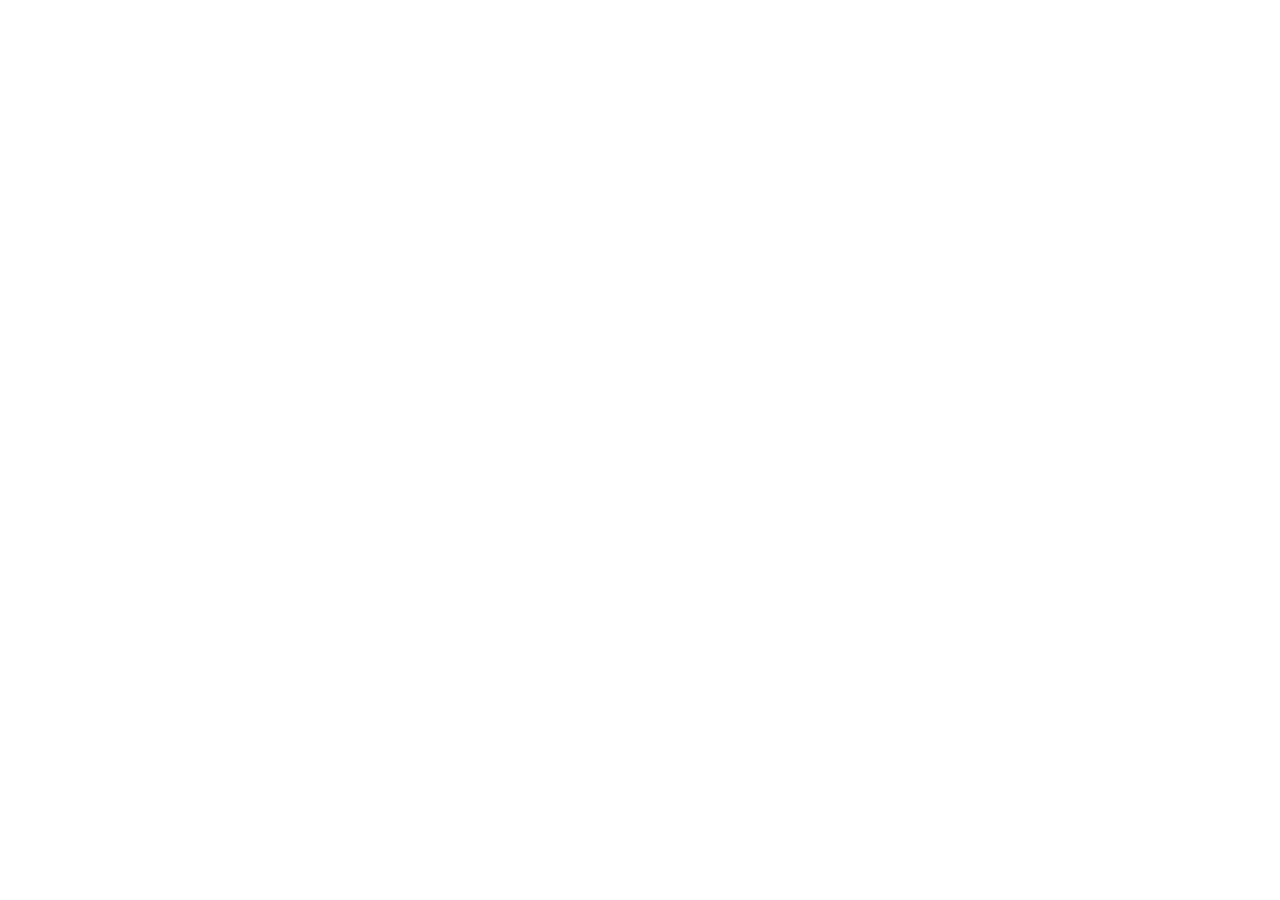
==== index.html @ 2fc52dab "Add files via upload" ====
<!DOCTYPE html>
<html lang="en">
<head>
  <meta charset="utf-8">
  <meta name="viewport" content="width=device-width, initial-scale=1">
  <title>CareBridge - Healthcare Support for Better Diagnosis</title>
  <link rel="icon" href="data:image/svg+xml,%3Csvg xmlns='http://www.w3.org/2000/svg' viewBox='0 0 32 32'%3E%3Crect width='32' height='32' rx='8' fill='%230e7c86'/%3E%3Cpath d='M16 8v16M8 16h16' stroke='white' stroke-width='4' stroke-linecap='round'/%3E%3C/svg%3E">
  <link rel="stylesheet" href="/style.css">
</head>
<body>
  <div id="app"></div>
  <div id="modal-root"></div>
  <div id="toasts"></div>
  <script src="/app.js"></script>
</body>
</html>
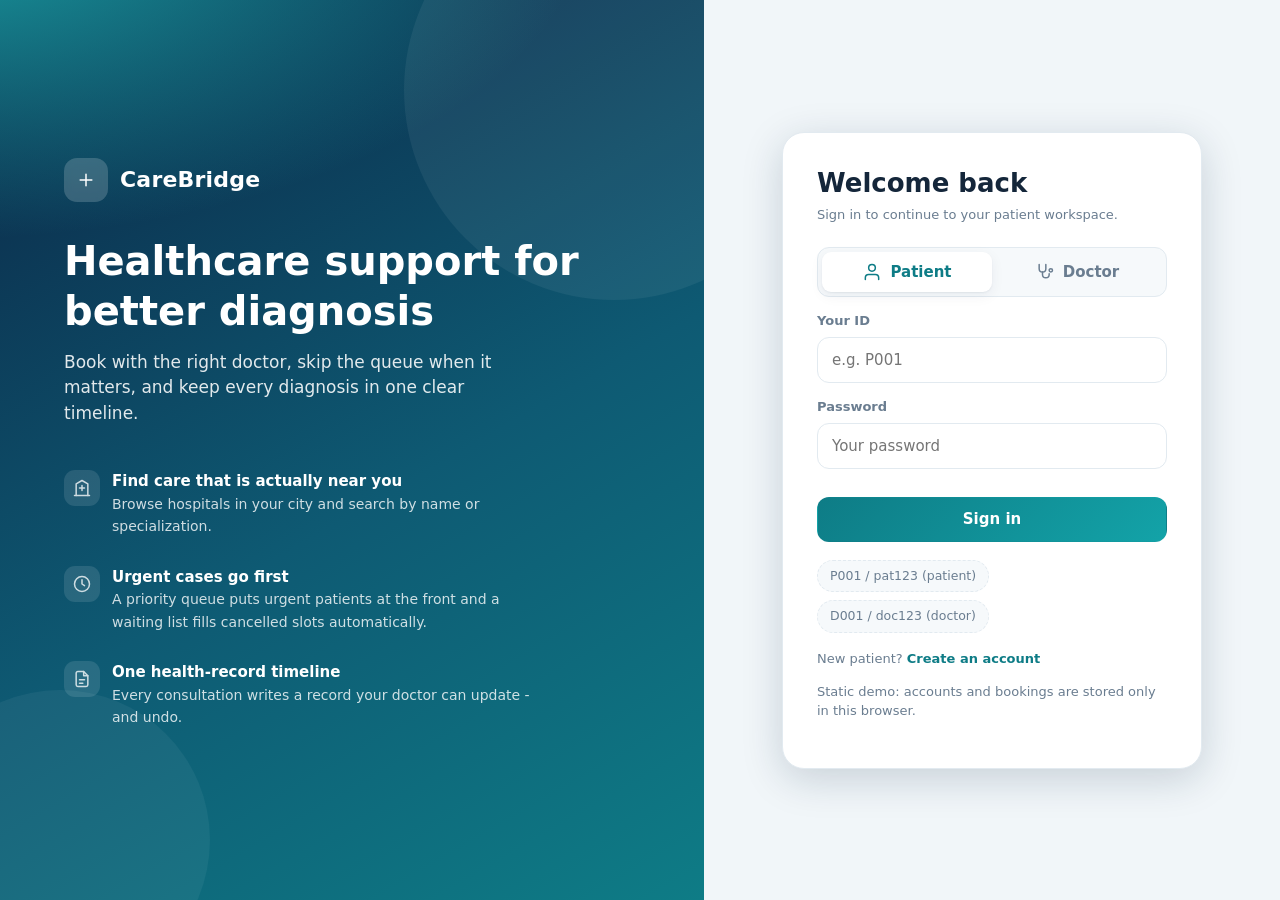
==== commit 6d87e910: "Fix GitHub Pages: serve the app at the repository root, not the README Pages publishes the repositor" ====
--- a/index.html
+++ b/index.html
@@ -1,16 +1,35 @@
 <!DOCTYPE html>
-<html lang="en">
+<html lang="en" data-theme="light">
 <head>
   <meta charset="utf-8">
   <meta name="viewport" content="width=device-width, initial-scale=1">
+  <meta name="description" content="CareBridge - healthcare support for better diagnosis. Book appointments, manage queues and keep a health-record timeline.">
+  <meta name="theme-color" content="#0b2545">
   <title>CareBridge - Healthcare Support for Better Diagnosis</title>
   <link rel="icon" href="data:image/svg+xml,%3Csvg xmlns='http://www.w3.org/2000/svg' viewBox='0 0 32 32'%3E%3Crect width='32' height='32' rx='8' fill='%230e7c86'/%3E%3Cpath d='M16 8v16M8 16h16' stroke='white' stroke-width='4' stroke-linecap='round'/%3E%3C/svg%3E">
-  <link rel="stylesheet" href="/style.css">
+
+  <!--
+    Entry point for GitHub Pages, which publishes this repository root.
+    It boots exactly the same interface as the C++ web server (which serves
+    web/index.html), reusing the files in web/ so there is only one copy of
+    the app. Keeping this file here also stops Jekyll from turning README.md
+    into the site's homepage.
+  -->
+  <link rel="stylesheet" href="web/style.css">
 </head>
 <body>
-  <div id="app"></div>
+  <div id="app">
+    <noscript>
+      <div style="max-width:520px;margin:80px auto;padding:24px;font-family:system-ui,sans-serif">
+        <h1>CareBridge</h1>
+        <p>This interface needs JavaScript. Enable it and reload the page.</p>
+      </div>
+    </noscript>
+  </div>
   <div id="modal-root"></div>
-  <div id="toasts"></div>
-  <script src="/app.js"></script>
+  <div id="toasts" role="status" aria-live="polite"></div>
+
+  <script src="web/demo-api.js"></script>
+  <script src="web/app.js"></script>
 </body>
 </html>
--- a/web/style.css
+++ b/web/style.css
@@ -0,0 +1,291 @@
+/* CareBridge UI - layered design: background > shell (sidebar/topbar) > cards > modal > toast */
+:root {
+  --bg: #f1f6f9;
+  --surface: #ffffff;
+  --surface-2: #f6f9fb;
+  --line: #e2eaf0;
+  --text: #14263a;
+  --muted: #6a7d90;
+  --navy: #0b2545;
+  --teal: #0e7c86;
+  --teal-2: #13a3a8;
+  --teal-soft: #e0f3f3;
+  --blue: #2f6fed;
+  --blue-soft: #e6eefe;
+  --green: #1f9d6b;
+  --green-soft: #def5ea;
+  --amber: #d98a0b;
+  --amber-soft: #fff1d6;
+  --red: #e5484d;
+  --red-soft: #fde7e8;
+  --shadow-1: 0 1px 2px rgba(11,37,69,.06), 0 4px 14px rgba(11,37,69,.06);
+  --shadow-2: 0 10px 40px rgba(11,37,69,.18);
+  --radius: 16px;
+}
+[data-theme="dark"] {
+  --bg: #0a1522;
+  --surface: #12202f;
+  --surface-2: #172a3c;
+  --line: #243a50;
+  --text: #e7f0f7;
+  --muted: #8fa5ba;
+  --teal-soft: #0f3a40;
+  --blue-soft: #16294f;
+  --green-soft: #12382c;
+  --amber-soft: #3d2f10;
+  --red-soft: #45191c;
+  --shadow-1: 0 1px 2px rgba(0,0,0,.4), 0 4px 14px rgba(0,0,0,.3);
+  --shadow-2: 0 10px 40px rgba(0,0,0,.6);
+}
+* { box-sizing: border-box; }
+html, body { margin: 0; height: 100%; }
+body {
+  font-family: Inter, "Segoe UI", system-ui, -apple-system, Roboto, Arial, sans-serif;
+  background: var(--bg); color: var(--text); font-size: 15px; line-height: 1.5;
+  -webkit-font-smoothing: antialiased;
+}
+h1, h2, h3, h4 { margin: 0; line-height: 1.25; }
+button, input, select, textarea { font: inherit; color: inherit; }
+.ic { width: 20px; height: 20px; flex: none; }
+.muted { color: var(--muted); }
+.small { font-size: 13px; }
+.row { display: flex; align-items: center; gap: 10px; }
+.between { justify-content: space-between; }
+.wrap { flex-wrap: wrap; }
+.grow { flex: 1; min-width: 0; }
+.mt { margin-top: 16px; } .mt-s { margin-top: 8px; }
+
+/* ------------------------------------------------------------ buttons */
+.btn {
+  display: inline-flex; align-items: center; justify-content: center; gap: 8px;
+  border: 0; border-radius: 12px; padding: 10px 18px; font-weight: 600; cursor: pointer;
+  background: var(--surface-2); color: var(--text); border: 1px solid var(--line);
+  transition: transform .12s, box-shadow .12s, background .12s, filter .12s;
+}
+.btn:hover { transform: translateY(-1px); box-shadow: var(--shadow-1); }
+.btn:active { transform: translateY(0); }
+.btn.primary { background: linear-gradient(135deg, var(--teal), var(--teal-2)); color: #fff; border-color: transparent; }
+.btn.primary:hover { filter: brightness(1.06); }
+.btn.danger { background: var(--red-soft); color: var(--red); border-color: transparent; }
+.btn.ghost { background: transparent; }
+.btn.sm { padding: 6px 12px; border-radius: 10px; font-size: 13px; }
+.btn.block { width: 100%; }
+.btn[disabled] { opacity: .5; pointer-events: none; }
+
+/* -------------------------------------------------------------- forms */
+label.f { display: block; font-weight: 600; font-size: 13px; margin: 14px 0 6px; color: var(--muted); }
+.input, select.input, textarea.input {
+  width: 100%; padding: 11px 14px; border-radius: 12px; border: 1.5px solid var(--line);
+  background: var(--surface); outline: none; transition: border-color .15s, box-shadow .15s;
+}
+.input:focus { border-color: var(--teal-2); box-shadow: 0 0 0 4px rgba(19,163,168,.15); }
+textarea.input { resize: vertical; min-height: 84px; }
+.search { position: relative; }
+.search .ic { position: absolute; left: 13px; top: 50%; transform: translateY(-50%); color: var(--muted); }
+.search .input { padding-left: 42px; }
+.error-text { color: var(--red); font-size: 13px; min-height: 18px; margin-top: 10px; }
+
+/* ---------------------------------------------------------- auth screen */
+.auth { min-height: 100vh; display: grid; grid-template-columns: 1.1fr .9fr; }
+.hero {
+  position: relative; overflow: hidden; color: #fff; padding: 56px 64px;
+  background: radial-gradient(1200px 600px at -10% -10%, #1aa6a9 0%, transparent 55%),
+              linear-gradient(150deg, #0b2545 0%, #0e5a73 55%, #0e7c86 100%);
+  display: flex; flex-direction: column; justify-content: center;
+}
+.hero::before, .hero::after { content: ""; position: absolute; border-radius: 50%; background: rgba(255,255,255,.06); }
+.hero::before { width: 420px; height: 420px; right: -120px; top: -120px; }
+.hero::after { width: 300px; height: 300px; left: -90px; bottom: -90px; background: rgba(255,255,255,.05); }
+.hero > * { position: relative; z-index: 1; }
+.brand { display: flex; align-items: center; gap: 12px; font-weight: 800; font-size: 22px; letter-spacing: .2px; }
+.logo { width: 44px; height: 44px; border-radius: 13px; background: rgba(255,255,255,.18); display: grid; place-items: center; backdrop-filter: blur(4px); }
+.hero h1 { font-size: 40px; margin: 34px 0 14px; max-width: 520px; }
+.hero p.lead { font-size: 17px; opacity: .88; max-width: 480px; margin: 0 0 30px; }
+.feature { display: flex; gap: 12px; align-items: flex-start; margin: 14px 0; max-width: 480px; }
+.feature .bub { width: 36px; height: 36px; border-radius: 11px; background: rgba(255,255,255,.14); display: grid; place-items: center; flex: none; }
+.feature b { display: block; }
+.feature span { opacity: .8; font-size: 14px; }
+.auth-side { display: grid; place-items: center; padding: 32px; background: var(--bg); }
+.auth-card { width: 100%; max-width: 420px; background: var(--surface); border-radius: 22px; padding: 34px; box-shadow: var(--shadow-2); border: 1px solid var(--line); }
+.auth-card h2 { font-size: 26px; }
+.tabs { display: grid; grid-template-columns: 1fr 1fr; background: var(--surface-2); border-radius: 12px; padding: 4px; margin: 22px 0 4px; border: 1px solid var(--line); }
+.tabs button { border: 0; background: transparent; padding: 9px; border-radius: 9px; font-weight: 700; color: var(--muted); cursor: pointer; display: flex; justify-content: center; gap: 8px; align-items: center; }
+.tabs button.on { background: var(--surface); color: var(--teal); box-shadow: var(--shadow-1); }
+.chips { display: flex; gap: 8px; flex-wrap: wrap; margin-top: 18px; }
+.chip { border: 1px dashed var(--line); background: var(--surface-2); border-radius: 999px; padding: 6px 12px; font-size: 12.5px; cursor: pointer; color: var(--muted); }
+.chip:hover { border-color: var(--teal-2); color: var(--teal); }
+.link { color: var(--teal); font-weight: 700; cursor: pointer; background: none; border: 0; padding: 0; }
+
+/* ----------------------------------------------------------- app shell */
+.shell { display: grid; grid-template-columns: 264px 1fr; min-height: 100vh; }
+.sidebar {
+  position: sticky; top: 0; height: 100vh; z-index: 30; color: #dbe9f4; padding: 22px 16px;
+  background: linear-gradient(180deg, #0b2545 0%, #0c3a5c 60%, #0e5a73 100%);
+  display: flex; flex-direction: column;
+}
+.sidebar .brand { color: #fff; font-size: 20px; padding: 0 8px 22px; }
+.sidebar .logo { width: 38px; height: 38px; background: linear-gradient(135deg, var(--teal), var(--teal-2)); }
+.nav { display: flex; flex-direction: column; gap: 4px; }
+.nav .label { font-size: 11px; letter-spacing: 1.2px; text-transform: uppercase; opacity: .55; padding: 10px 12px 6px; }
+.nav button {
+  position: relative; display: flex; align-items: center; gap: 12px; padding: 11px 14px; border-radius: 12px;
+  background: transparent; border: 0; color: inherit; cursor: pointer; font-weight: 600; text-align: left;
+  transition: background .15s;
+}
+.nav button:hover { background: rgba(255,255,255,.08); }
+.nav button.on { background: rgba(255,255,255,.15); color: #fff; }
+.nav button.on::before { content: ""; position: absolute; left: -16px; top: 9px; bottom: 9px; width: 4px; border-radius: 0 4px 4px 0; background: var(--teal-2); }
+.nav .count { margin-left: auto; background: var(--red); color: #fff; font-size: 11px; padding: 1px 8px; border-radius: 999px; }
+.me { margin-top: auto; background: rgba(255,255,255,.08); border-radius: 14px; padding: 12px; display: flex; gap: 10px; align-items: center; }
+.me .who { min-width: 0; }
+.me b { display: block; color: #fff; white-space: nowrap; overflow: hidden; text-overflow: ellipsis; }
+.me span { font-size: 12.5px; opacity: .75; }
+.logout { margin-top: 10px; }
+.avatar { width: 40px; height: 40px; border-radius: 12px; display: grid; place-items: center; font-weight: 800; color: #fff; flex: none; background: linear-gradient(135deg, var(--teal), var(--blue)); }
+.avatar.lg { width: 52px; height: 52px; border-radius: 16px; font-size: 18px; }
+
+.main { min-width: 0; display: flex; flex-direction: column; }
+.topbar {
+  position: sticky; top: 0; z-index: 20; display: flex; align-items: center; justify-content: space-between; gap: 12px;
+  padding: 16px 32px; background: color-mix(in srgb, var(--bg) 82%, transparent); backdrop-filter: blur(10px);
+  border-bottom: 1px solid var(--line);
+}
+.topbar h1 { font-size: 22px; }
+.icon-btn { width: 40px; height: 40px; border-radius: 12px; border: 1px solid var(--line); background: var(--surface); display: grid; place-items: center; cursor: pointer; color: var(--text); }
+.icon-btn:hover { box-shadow: var(--shadow-1); }
+.date-chip { background: var(--surface); border: 1px solid var(--line); padding: 8px 14px; border-radius: 12px; font-size: 13px; color: var(--muted); }
+.content { padding: 28px 32px 60px; max-width: 1180px; width: 100%; animation: fade .25s ease; }
+@keyframes fade { from { opacity: 0; transform: translateY(6px); } to { opacity: 1; transform: none; } }
+
+/* --------------------------------------------------------------- cards */
+.card { background: var(--surface); border: 1px solid var(--line); border-radius: var(--radius); box-shadow: var(--shadow-1); padding: 22px; }
+.card h3 { font-size: 17px; margin-bottom: 14px; }
+.banner {
+  border-radius: 20px; padding: 28px 30px; color: #fff; position: relative; overflow: hidden;
+  background: linear-gradient(120deg, #0b2545, #0e6a82 55%, #13a3a8); box-shadow: var(--shadow-1);
+}
+.banner::after { content: ""; position: absolute; right: -60px; top: -80px; width: 280px; height: 280px; border-radius: 50%; background: rgba(255,255,255,.08); }
+.banner h2 { font-size: 26px; margin-bottom: 6px; }
+.banner p { margin: 0 0 18px; opacity: .85; max-width: 520px; }
+.banner .btn { position: relative; z-index: 1; }
+.stats { display: grid; grid-template-columns: repeat(auto-fit, minmax(190px, 1fr)); gap: 16px; margin: 20px 0; }
+.stat { display: flex; gap: 14px; align-items: center; background: var(--surface); border: 1px solid var(--line); border-radius: var(--radius); padding: 18px; box-shadow: var(--shadow-1); }
+.stat .bub { width: 46px; height: 46px; border-radius: 14px; display: grid; place-items: center; }
+.stat b { font-size: 26px; display: block; line-height: 1.1; }
+.stat span { color: var(--muted); font-size: 13px; }
+.bub.teal { background: var(--teal-soft); color: var(--teal); }
+.bub.blue { background: var(--blue-soft); color: var(--blue); }
+.bub.green { background: var(--green-soft); color: var(--green); }
+.bub.amber { background: var(--amber-soft); color: var(--amber); }
+.bub.red { background: var(--red-soft); color: var(--red); }
+.cols { display: grid; grid-template-columns: 1.3fr 1fr; gap: 20px; }
+.grid { display: grid; grid-template-columns: repeat(auto-fill, minmax(290px, 1fr)); gap: 18px; }
+.page-head { display: flex; align-items: center; justify-content: space-between; gap: 14px; flex-wrap: wrap; margin-bottom: 18px; }
+.page-head .search { flex: 1; min-width: 220px; max-width: 420px; }
+
+.pill-row { display: flex; gap: 8px; flex-wrap: wrap; }
+.pill { border: 1px solid var(--line); background: var(--surface); border-radius: 999px; padding: 7px 14px; font-weight: 600; font-size: 13.5px; cursor: pointer; color: var(--muted); display: inline-flex; gap: 6px; align-items: center; }
+.pill:hover { border-color: var(--teal-2); color: var(--teal); }
+.pill.on { background: var(--teal); border-color: var(--teal); color: #fff; }
+.pill small { font-size: 11px; background: var(--teal-soft); color: var(--teal); padding: 1px 7px; border-radius: 999px; font-weight: 700; }
+.pill.on small { background: rgba(255,255,255,.22); color: #fff; }
+
+.badge { display: inline-flex; align-items: center; gap: 5px; padding: 3px 10px; border-radius: 999px; font-size: 12px; font-weight: 700; }
+.badge.pending { background: var(--amber-soft); color: var(--amber); }
+.badge.completed { background: var(--green-soft); color: var(--green); }
+.badge.cancelled { background: var(--surface-2); color: var(--muted); border: 1px solid var(--line); }
+.badge.urgent { background: var(--red-soft); color: var(--red); }
+.badge.near { background: var(--teal-soft); color: var(--teal); }
+.badge.spec { background: var(--blue-soft); color: var(--blue); }
+
+/* doctors */
+.doc-card { display: flex; flex-direction: column; gap: 12px; transition: transform .15s, box-shadow .15s; }
+.doc-card:hover { transform: translateY(-3px); box-shadow: var(--shadow-2); }
+.doc-card .meta { display: flex; align-items: center; gap: 6px; color: var(--muted); font-size: 13.5px; }
+.meter { height: 6px; border-radius: 6px; background: var(--surface-2); overflow: hidden; border: 1px solid var(--line); }
+.meter i { display: block; height: 100%; background: linear-gradient(90deg, var(--teal), var(--teal-2)); }
+
+/* slots */
+.slots { display: grid; grid-template-columns: repeat(auto-fill, minmax(96px, 1fr)); gap: 10px; }
+.slot { border: 1.5px solid var(--line); background: var(--surface); border-radius: 12px; padding: 10px; text-align: center; font-weight: 700; cursor: pointer; position: relative; }
+.slot.free { border-color: #bfe6d3; background: var(--green-soft); color: var(--green); }
+.slot.free:hover { transform: translateY(-1px); box-shadow: var(--shadow-1); }
+.slot.sel { background: var(--teal); border-color: var(--teal); color: #fff; }
+.slot.booked { background: var(--blue-soft); border-color: transparent; color: var(--blue); cursor: default; }
+.slot.dim { opacity: .55; text-decoration: line-through; cursor: not-allowed; background: var(--surface-2); color: var(--muted); }
+.slot .x { position: absolute; top: -7px; right: -7px; width: 22px; height: 22px; border-radius: 50%; background: var(--red); color: #fff; border: 2px solid var(--surface); display: grid; place-items: center; cursor: pointer; }
+.slot .x .ic { width: 12px; height: 12px; }
+.slot small { display: block; font-weight: 600; font-size: 11px; opacity: .8; }
+
+/* lists */
+.list { display: flex; flex-direction: column; gap: 12px; }
+.item { display: flex; gap: 14px; align-items: center; padding: 16px 18px; border: 1px solid var(--line); border-radius: 14px; background: var(--surface); box-shadow: var(--shadow-1); }
+.item.urgent { border-left: 5px solid var(--red); }
+.item .time { min-width: 62px; text-align: center; background: var(--teal-soft); color: var(--teal); border-radius: 12px; padding: 8px 6px; font-weight: 800; }
+.item .rank { width: 34px; height: 34px; border-radius: 50%; display: grid; place-items: center; font-weight: 800; background: var(--surface-2); color: var(--muted); flex: none; }
+.item.urgent .rank { background: var(--red-soft); color: var(--red); }
+.item h4 { font-size: 15.5px; }
+.sym { color: var(--muted); font-size: 13.5px; overflow: hidden; text-overflow: ellipsis; display: -webkit-box; -webkit-line-clamp: 2; -webkit-box-orient: vertical; }
+.next-card { background: linear-gradient(135deg, var(--surface), var(--teal-soft)); border: 1px solid var(--line); }
+
+/* timeline */
+.timeline { position: relative; padding-left: 28px; display: flex; flex-direction: column; gap: 18px; }
+.timeline::before { content: ""; position: absolute; left: 9px; top: 6px; bottom: 6px; width: 2px; background: var(--line); }
+.tl { position: relative; }
+.tl::before { content: ""; position: absolute; left: -26px; top: 22px; width: 14px; height: 14px; border-radius: 50%; background: var(--teal); border: 3px solid var(--bg); box-shadow: 0 0 0 2px var(--teal-2); }
+.facts { display: grid; grid-template-columns: repeat(auto-fit, minmax(190px, 1fr)); gap: 12px; margin-top: 12px; }
+.fact { background: var(--surface-2); border: 1px solid var(--line); border-radius: 12px; padding: 10px 14px; }
+.fact small { display: block; color: var(--muted); font-weight: 700; text-transform: uppercase; letter-spacing: .6px; font-size: 11px; }
+
+.empty { text-align: center; padding: 42px 20px; color: var(--muted); border: 2px dashed var(--line); border-radius: var(--radius); background: var(--surface); }
+.empty .ic { width: 38px; height: 38px; opacity: .5; margin-bottom: 8px; }
+.empty b { display: block; color: var(--text); margin-bottom: 4px; }
+.loader { display: grid; place-items: center; padding: 60px; }
+.spin { width: 34px; height: 34px; border: 4px solid var(--line); border-top-color: var(--teal-2); border-radius: 50%; animation: sp 0.8s linear infinite; }
+@keyframes sp { to { transform: rotate(360deg); } }
+
+/* switch */
+.switch { display: flex; gap: 14px; align-items: center; padding: 14px; border-radius: 14px; border: 1.5px solid var(--line); cursor: pointer; margin-top: 14px; background: var(--surface-2); }
+.switch.on { border-color: var(--red); background: var(--red-soft); }
+.switch .tg { width: 44px; height: 26px; background: var(--line); border-radius: 26px; position: relative; flex: none; transition: background .15s; }
+.switch .tg::after { content: ""; position: absolute; top: 3px; left: 3px; width: 20px; height: 20px; background: #fff; border-radius: 50%; transition: transform .15s; box-shadow: 0 1px 3px rgba(0,0,0,.25); }
+.switch.on .tg { background: var(--red); }
+.switch.on .tg::after { transform: translateX(18px); }
+
+/* ---------------------------------------------------------- modal/toast */
+#modal-root:empty { display: none; }
+.overlay { position: fixed; inset: 0; z-index: 100; background: rgba(8,20,35,.55); backdrop-filter: blur(4px); display: grid; place-items: center; padding: 20px; animation: fadeo .15s; }
+@keyframes fadeo { from { opacity: 0; } }
+.modal { width: 100%; max-width: 560px; max-height: 92vh; overflow: auto; background: var(--surface); border-radius: 22px; padding: 26px; box-shadow: var(--shadow-2); border: 1px solid var(--line); animation: pop .2s ease; }
+@keyframes pop { from { transform: translateY(14px) scale(.97); opacity: 0; } }
+.modal .head { display: flex; justify-content: space-between; align-items: flex-start; gap: 12px; margin-bottom: 8px; }
+.modal h3 { font-size: 20px; margin: 0; }
+.modal .foot { display: flex; justify-content: flex-end; gap: 10px; margin-top: 22px; }
+#toasts { position: fixed; right: 20px; bottom: 20px; z-index: 200; display: flex; flex-direction: column; gap: 10px; }
+.toast { display: flex; gap: 10px; align-items: center; min-width: 240px; max-width: 360px; padding: 13px 16px; border-radius: 14px; color: #fff; font-weight: 600; box-shadow: var(--shadow-2); animation: pop .2s ease; }
+.toast.ok { background: linear-gradient(135deg, #14825a, #1f9d6b); }
+.toast.err { background: linear-gradient(135deg, #c93a3f, #e5484d); }
+.toast.info { background: linear-gradient(135deg, #0b2545, #0e6a82); }
+
+.hist-table { width: 100%; border-collapse: collapse; }
+.hist-table th { text-align: left; font-size: 12px; text-transform: uppercase; letter-spacing: .6px; color: var(--muted); padding: 8px 10px; border-bottom: 1px solid var(--line); }
+.hist-table td { padding: 11px 10px; border-bottom: 1px solid var(--line); font-size: 14px; vertical-align: top; }
+
+/* ----------------------------------------------------------- responsive */
+@media (max-width: 960px) {
+  .auth { grid-template-columns: 1fr; }
+  .hero { padding: 36px 28px; }
+  .hero h1 { font-size: 30px; }
+  .shell { grid-template-columns: 1fr; }
+  .sidebar { position: static; height: auto; flex-direction: row; align-items: center; flex-wrap: wrap; gap: 8px; padding: 12px; }
+  .sidebar .brand { padding: 0 8px; }
+  .nav { flex-direction: row; flex-wrap: wrap; flex: 1; }
+  .nav .label { display: none; }
+  .nav button.on::before { display: none; }
+  .nav button span.t { display: none; }
+  .me { display: none; }
+  .logout { margin: 0; }
+  .topbar, .content { padding-left: 16px; padding-right: 16px; }
+  .cols { grid-template-columns: 1fr; }
+  .topbar { position: static; }
+}
